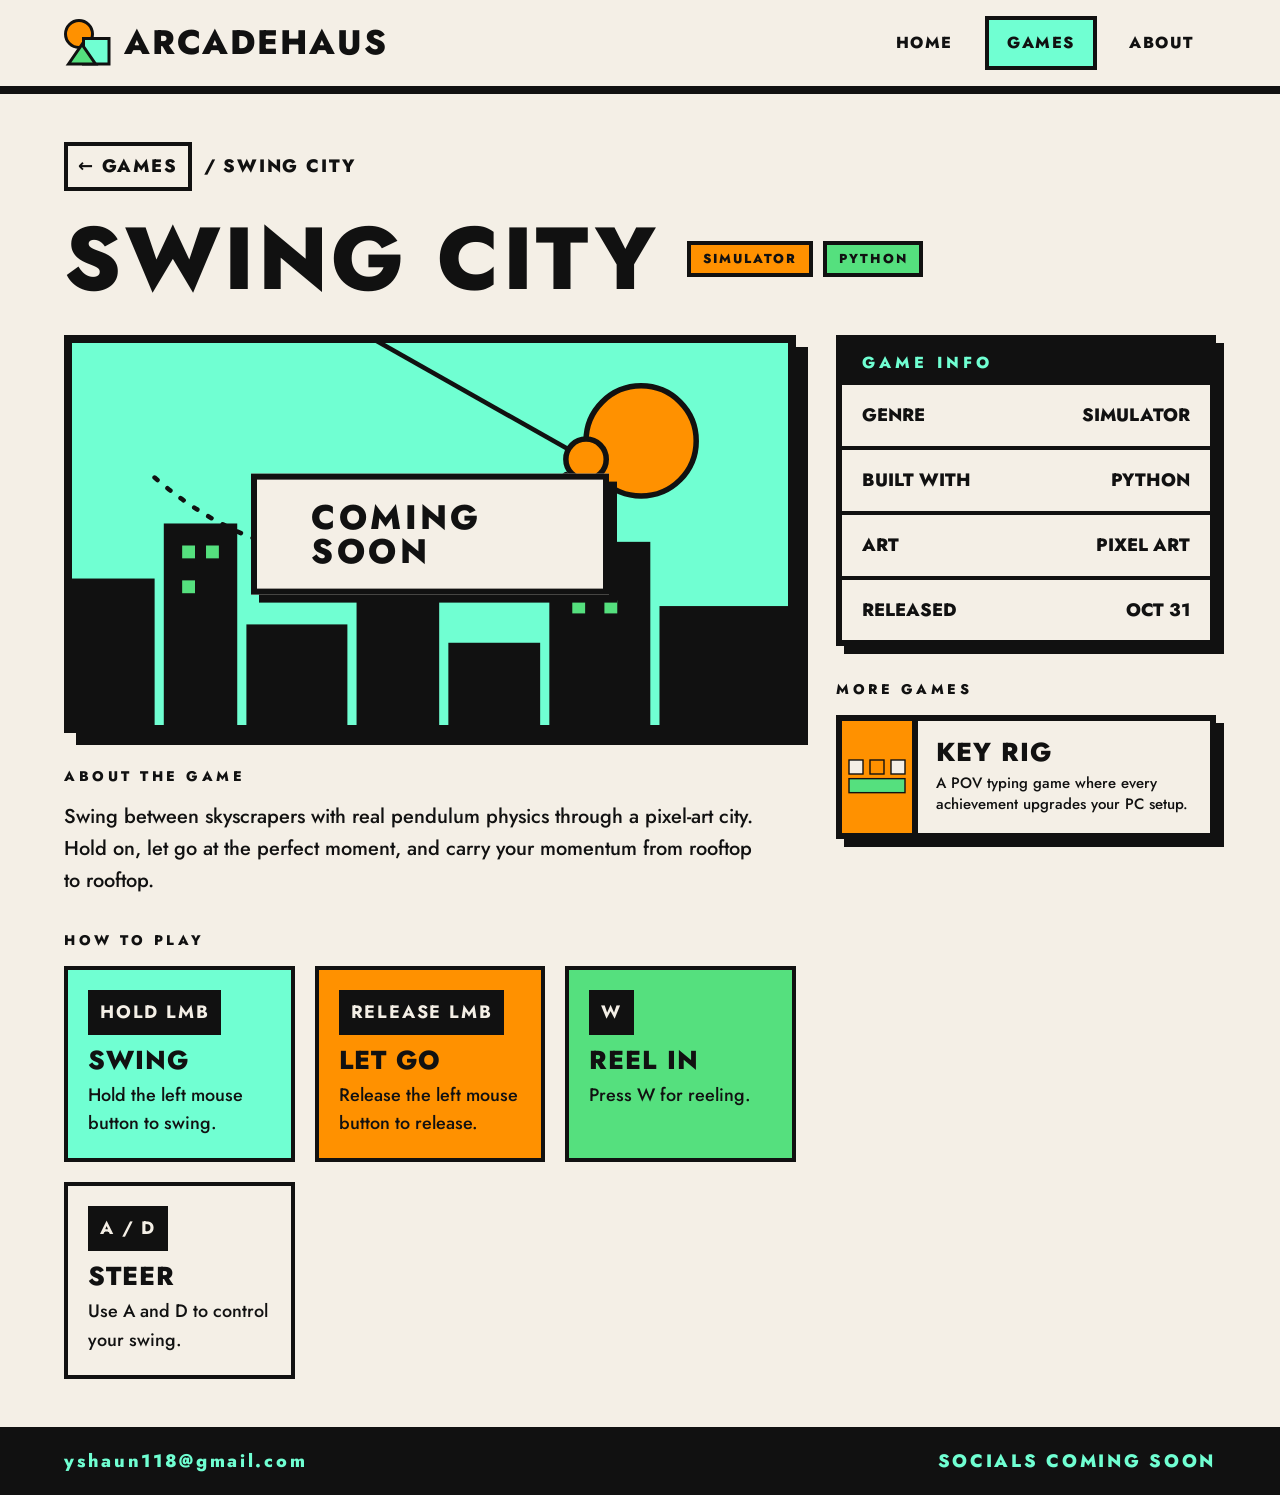
==== games/swing-city/index.html @ 1e021d47 "Add files via upload" ====
<!doctype html><html lang="en"><head><meta charset="utf-8"><meta name="viewport" content="width=device-width,initial-scale=1"><title>Swing City | ARCADEHAUS</title><meta name="description" content="Swing City is a pixel-art swinging simulator built in Python with real pendulum physics. Out Oct 31 on ARCADEHAUS."><link rel="icon" href="../../img/logo.svg" type="image/svg+xml"><link rel="stylesheet" href="https://fonts.googleapis.com/css2?family=Jost:wght@500;800&display=swap"><link rel="stylesheet" href="../../css/style.css"></head><body><header class="top"><a class="logo" href="../../index.html"><img src="../../img/logo.svg" alt="" width="48" height="48"><span>ARCADEHAUS</span></a><nav aria-label="Main"><a href="../../index.html">HOME</a><a href="../../games.html" aria-current="page">GAMES</a><a href="../../about.html">ABOUT</a></nav><button class="burger" aria-label="Open menu" aria-expanded="false"><i></i><i></i><i></i></button></header><main class="wrap"><div class="crumb"><a href="../../games.html">&larr; GAMES</a><span>/ SWING CITY</span></div><div class="title"><h1>SWING CITY</h1><div style="display:flex;gap:10px;flex-wrap:wrap"><span class="tag" style="background:var(--o)">SIMULATOR</span><span class="tag" style="background:var(--g)">PYTHON</span></div></div><div class="cols"><div class="stack"><div class="screen"><img src="../../img/swing-screen.svg" alt="Pixel city skyline with a swinging pendulum arc"><!-- When the browser build is ready, replace the next line with: <a class="btn" href="play/index.html">PLAY</a> --><a class="btn" aria-disabled="true">COMING SOON</a></div><div><p class="label">ABOUT THE GAME</p><p style="max-width:700px;font-size:20px">Swing between skyscrapers with real pendulum physics through a pixel-art city. Hold on, let go at the perfect moment, and carry your momentum from rooftop to rooftop.</p></div><div><p class="label">HOW TO PLAY</p><div class="steps"><div class="step" style="background:var(--m)"><b>HOLD LMB</b><h3>SWING</h3><p>Hold the left mouse button to swing.</p></div><div class="step" style="background:var(--o)"><b>RELEASE LMB</b><h3>LET GO</h3><p>Release the left mouse button to release.</p></div><div class="step" style="background:var(--g)"><b>W</b><h3>REEL IN</h3><p>Press W for reeling.</p></div><div class="step" style="background:var(--c)"><b>A / D</b><h3>STEER</h3><p>Use A and D to control your swing.</p></div></div></div></div><aside class="stack"><div class="info"><h2>GAME INFO</h2><div><span>GENRE</span><span>SIMULATOR</span></div><div><span>BUILT WITH</span><span>PYTHON</span></div><div><span>ART</span><span>PIXEL ART</span></div><div><span>RELEASED</span><span>OCT 31</span></div></div><div><p class="label">MORE GAMES</p><div class="card" style="flex-direction:row;box-shadow:8px 8px 0 var(--k)"><div style="width:110px;background:var(--o);border-right:6px solid var(--k);display:flex;align-items:center;justify-content:center"><svg width="70" viewBox="0 0 300 200" aria-hidden="true"><rect x="30" y="30" width="60" height="60" fill="#F4EFE6" stroke="#111" stroke-width="6"/><rect x="120" y="30" width="60" height="60" fill="#FF9100" stroke="#111" stroke-width="6"/><rect x="210" y="30" width="60" height="60" fill="#F4EFE6" stroke="#111" stroke-width="6"/><rect x="30" y="110" width="240" height="60" fill="#55E07E" stroke="#111" stroke-width="6"/></svg></div><div style="padding:18px"><h3 style="font-size:26px;margin-bottom:8px">KEY RIG</h3><p style="font-size:15px;line-height:1.4">A POV typing game where every achievement upgrades your PC setup.</p></div></div></div></aside></div></main><footer><a href="mailto:yshaun118@gmail.com">yshaun118@gmail.com</a><span>SOCIALS COMING SOON</span></footer><script src="../../js/site.js"></script></body></html>
---- css/style.css ----
/* ARCADEHAUS styles. Change the 5 colors here and the whole site updates. */
:root{--o:#FF9100;--m:#70FFD2;--g:#55E07E;--k:#111;--c:#F4EFE6}
*{box-sizing:border-box}
body{margin:0;background:var(--c);color:var(--k);font:500 18px/1.6 Jost,system-ui,sans-serif}
a{color:inherit;text-decoration:none}
:focus-visible{outline:4px solid var(--k);outline-offset:3px}
h1,h2,h3{font-weight:800;margin:0;line-height:1;letter-spacing:.04em}
p{margin:0}
.top{display:flex;align-items:center;justify-content:space-between;gap:16px;padding:16px 5vw;border-bottom:8px solid var(--k)}
.logo{display:flex;align-items:center;gap:12px;font-weight:800;font-size:clamp(22px,3vw,34px);letter-spacing:.06em}
nav{display:flex;gap:10px}
nav a{padding:10px 18px;font-weight:800;letter-spacing:.1em;font-size:16px;border:4px solid transparent;transition:.15s}
nav a:hover{background:var(--k);color:var(--m)}
nav a[aria-current]{background:var(--m);border-color:var(--k)}
.burger{display:none;width:56px;height:56px;border:4px solid var(--k);background:var(--m);flex-direction:column;justify-content:center;gap:7px;padding:0 12px;cursor:pointer}
.burger i{height:5px;background:var(--k)}
.btn{display:inline-block;background:var(--o);border:4px solid var(--k);padding:16px 30px;font:800 18px/1 Jost,sans-serif;letter-spacing:.1em;transition:.15s;cursor:pointer;color:var(--k)}
.btn:hover{background:var(--m);box-shadow:6px 6px 0 var(--k);transform:translate(-3px,-3px)}
.btn.alt{background:var(--c)}
.btn[aria-disabled]{background:var(--c);cursor:default}
.btn[aria-disabled]:hover{box-shadow:none;transform:none}
.tag{display:inline-block;border:4px solid var(--k);padding:6px 12px;font-weight:800;letter-spacing:.15em;font-size:13px;line-height:1.2}
.tag.dark{background:var(--k);color:var(--c)}
.wrap{padding:48px 5vw}
.hero{display:grid;grid-template-columns:1.2fr 1fr;border-bottom:8px solid var(--k)}
.hero>div:first-child{padding:56px 5vw;display:flex;flex-direction:column;gap:24px;justify-content:center;align-items:flex-start}
.hero h1{font-size:clamp(56px,11vw,130px);line-height:.92}
.hero h1 span{color:var(--o);-webkit-text-stroke:4px var(--k)}
.art{background:var(--g);border-left:8px solid var(--k);display:flex;align-items:center;justify-content:center;overflow:hidden;min-height:320px}
.art img{width:min(100%,460px);height:auto;display:block}
.ticker{background:var(--k);color:var(--m);padding:14px 0;font-weight:800;letter-spacing:.3em;white-space:nowrap;overflow:hidden}
.ticker span{display:inline-block;animation:t 30s linear infinite}
@keyframes t{to{transform:translateX(-50%)}}
@media(prefers-reduced-motion:reduce){.ticker span{animation:none}.btn,.card{transition:none}}
.head{display:flex;flex-wrap:wrap;justify-content:space-between;align-items:flex-end;gap:20px;border-bottom:8px solid var(--k);padding-bottom:24px;margin-bottom:40px}
.head h1{font-size:clamp(44px,8vw,88px)}
.tab{font:800 16px/1 Jost,sans-serif;letter-spacing:.1em;background:none;border:4px solid var(--k);padding:10px 18px;cursor:pointer;color:var(--k);transition:.15s}
.tab:hover{background:var(--k);color:var(--m)}
.tab.on{background:var(--m)}
.grid{display:grid;grid-template-columns:repeat(auto-fit,minmax(280px,1fr));gap:40px}
.card{background:var(--c);border:6px solid var(--k);box-shadow:8px 8px 0 var(--k);display:flex;flex-direction:column;transition:.15s}
a.card:hover{transform:translate(-6px,-6px);box-shadow:14px 14px 0 var(--k)}
.card[hidden]{display:none}
.card.soon{border-style:dashed;box-shadow:none}
.pic{height:220px;border-bottom:6px solid var(--k);display:flex;align-items:center;justify-content:center}
.pic svg{width:70%;height:auto}
.body{padding:24px;display:flex;flex-direction:column;align-items:flex-start;gap:12px;flex:1}
.body h3{font-size:34px}
.cols{display:grid;grid-template-columns:1fr 380px;gap:40px;align-items:start}
.stack{display:flex;flex-direction:column;gap:32px}
.label{font-weight:800;font-size:14px;letter-spacing:.25em;margin-bottom:14px}
.screen{position:relative;border:8px solid var(--k);box-shadow:12px 12px 0 var(--k);background:var(--m);aspect-ratio:780/424;overflow:hidden}
.screen img{width:100%;height:100%;object-fit:cover;display:block}
.screen .btn{position:absolute;left:50%;top:50%;translate:-50% -50%;font-size:clamp(20px,4vw,34px);padding:.6em 1.6em;border-width:6px;box-shadow:8px 8px 0 var(--k)}
.steps{display:grid;grid-template-columns:repeat(auto-fit,minmax(220px,1fr));gap:20px}
.step{border:4px solid var(--k);padding:20px}
.step b{display:inline-block;background:var(--k);color:var(--c);padding:8px 12px;margin-bottom:12px;letter-spacing:.1em}
.step h3{font-size:26px;margin-bottom:8px}
.info{border:6px solid var(--k);box-shadow:8px 8px 0 var(--k)}
.info h2{background:var(--k);color:var(--m);padding:14px 20px;font-size:16px;letter-spacing:.25em}
.info div{display:flex;justify-content:space-between;gap:12px;padding:16px 20px;border-bottom:4px solid var(--k);font-weight:800}
.info div:last-child{border:0}
.crumb{display:flex;align-items:center;gap:12px;font-weight:800;letter-spacing:.1em;margin-bottom:24px}
.crumb a{border:4px solid var(--k);padding:6px 10px}
.crumb a:hover{background:var(--k);color:var(--m)}
.title{display:flex;flex-wrap:wrap;align-items:center;gap:20px 28px;margin-bottom:32px}
.title h1{font-size:clamp(44px,8vw,88px)}
.about{display:grid;grid-template-columns:1fr 440px;border-bottom:8px solid var(--k)}
.about>div:first-child{padding:56px 5vw;display:flex;flex-direction:column;gap:28px;align-items:flex-start}
.about h1{font-size:clamp(48px,8vw,96px)}
.about .lead{font-size:clamp(24px,3vw,34px);font-weight:800;line-height:1.25;max-width:640px}
.about .art img{image-rendering:pixelated;max-width:400px}
footer{background:var(--k);color:var(--m);padding:20px 5vw;display:flex;flex-wrap:wrap;justify-content:space-between;gap:12px;font-weight:800;letter-spacing:.15em}
footer a:hover{color:var(--o)}
.ov{position:fixed;inset:0;z-index:9;background:var(--c);display:flex;flex-direction:column;border:8px solid var(--k)}
.ov[hidden]{display:none}
.ov a{flex:1;display:flex;align-items:center;gap:24px;padding:0 24px;border-bottom:6px solid var(--k);font-size:clamp(36px,10vw,56px);font-weight:800;letter-spacing:.06em}
.ov a:hover{background:var(--o)}
.ov a span{background:var(--m);border:4px solid var(--k);font-size:20px;padding:10px 12px;letter-spacing:0}
.ov .x{align-self:flex-end;margin:12px;width:56px;height:56px;border:4px solid var(--k);background:var(--o);font:800 36px/1 Jost,sans-serif;cursor:pointer}
.ov img{height:22vh;width:100%;object-fit:cover;background:var(--m)}
@media(max-width:900px){.hero,.cols,.about{grid-template-columns:1fr}.art{border-left:0;border-top:8px solid var(--k)}}
@media(max-width:820px){nav{display:none}.burger{display:flex}}
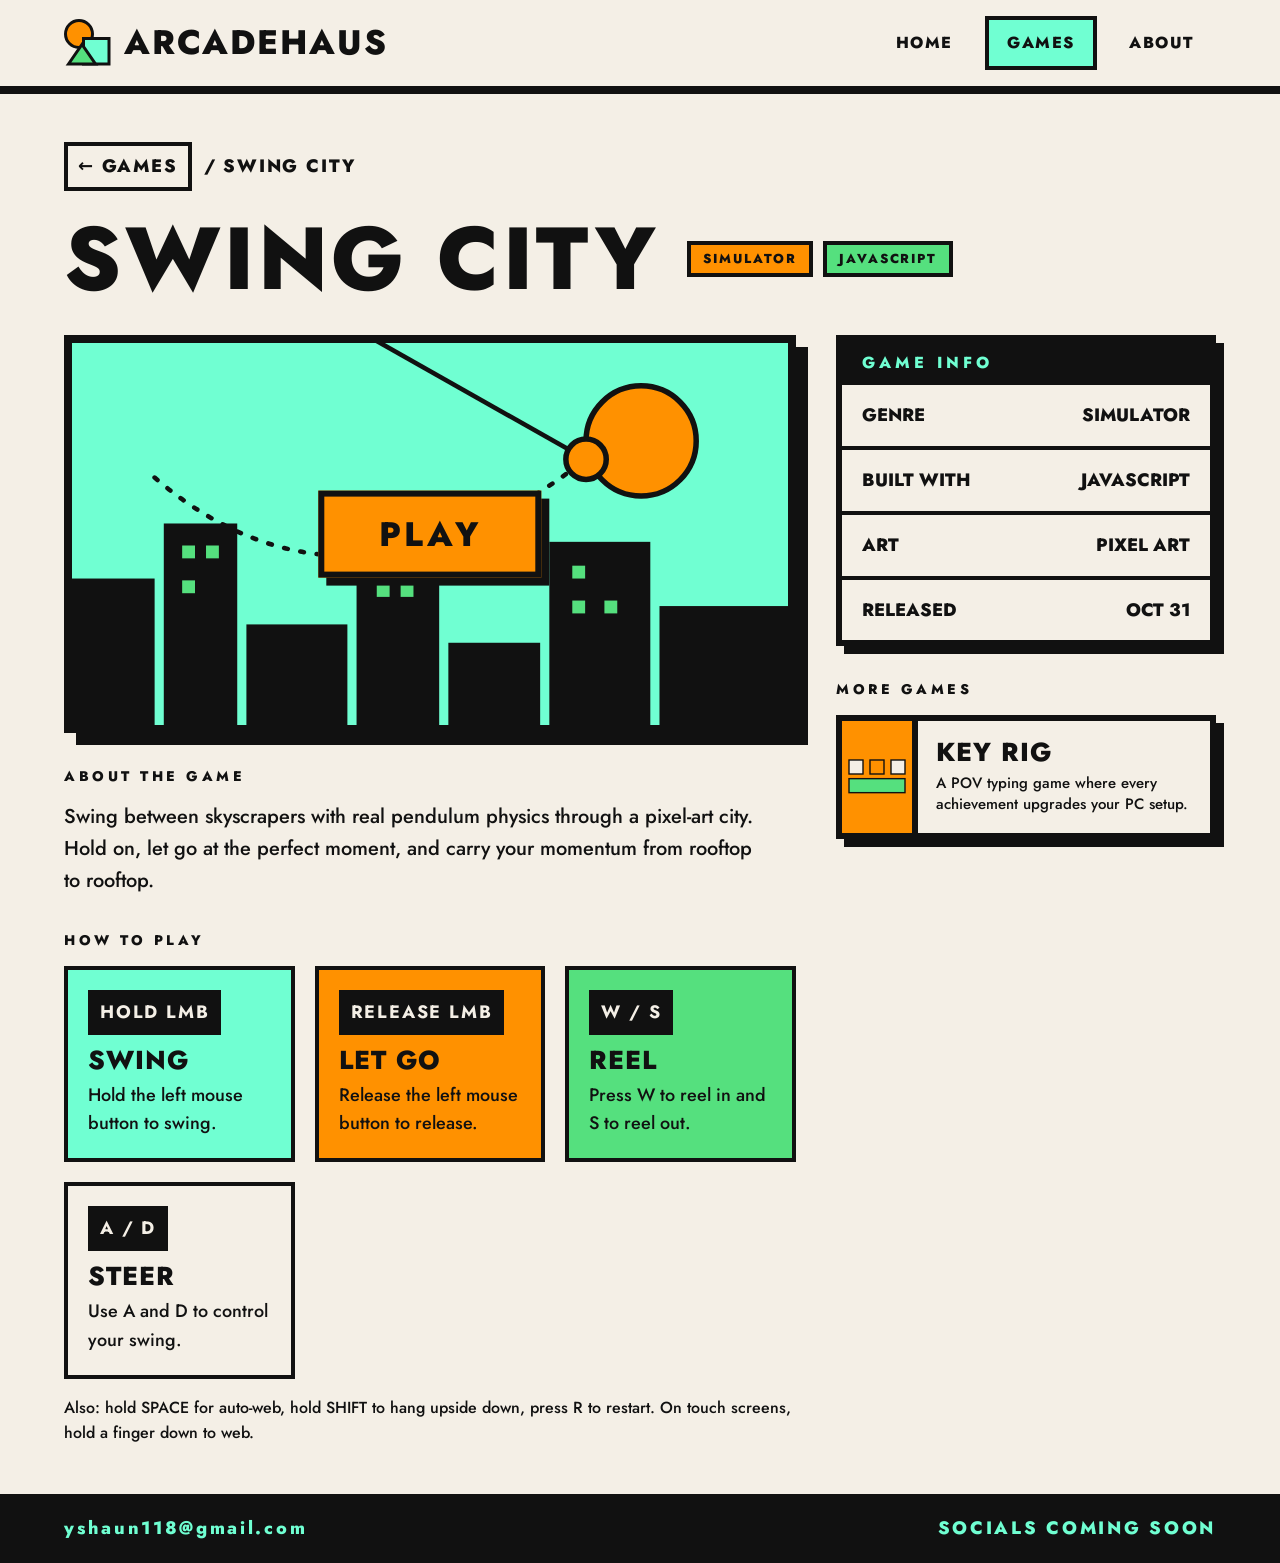
==== commit 831b508e: "Add files via upload" ====
--- a/games/swing-city/index.html
+++ b/games/swing-city/index.html
@@ -1 +1 @@
-<!doctype html><html lang="en"><head><meta charset="utf-8"><meta name="viewport" content="width=device-width,initial-scale=1"><title>Swing City | ARCADEHAUS</title><meta name="description" content="Swing City is a pixel-art swinging simulator built in Python with real pendulum physics. Out Oct 31 on ARCADEHAUS."><link rel="icon" href="../../img/logo.svg" type="image/svg+xml"><link rel="stylesheet" href="https://fonts.googleapis.com/css2?family=Jost:wght@500;800&display=swap"><link rel="stylesheet" href="../../css/style.css"></head><body><header class="top"><a class="logo" href="../../index.html"><img src="../../img/logo.svg" alt="" width="48" height="48"><span>ARCADEHAUS</span></a><nav aria-label="Main"><a href="../../index.html">HOME</a><a href="../../games.html" aria-current="page">GAMES</a><a href="../../about.html">ABOUT</a></nav><button class="burger" aria-label="Open menu" aria-expanded="false"><i></i><i></i><i></i></button></header><main class="wrap"><div class="crumb"><a href="../../games.html">&larr; GAMES</a><span>/ SWING CITY</span></div><div class="title"><h1>SWING CITY</h1><div style="display:flex;gap:10px;flex-wrap:wrap"><span class="tag" style="background:var(--o)">SIMULATOR</span><span class="tag" style="background:var(--g)">PYTHON</span></div></div><div class="cols"><div class="stack"><div class="screen"><img src="../../img/swing-screen.svg" alt="Pixel city skyline with a swinging pendulum arc"><!-- When the browser build is ready, replace the next line with: <a class="btn" href="play/index.html">PLAY</a> --><a class="btn" aria-disabled="true">COMING SOON</a></div><div><p class="label">ABOUT THE GAME</p><p style="max-width:700px;font-size:20px">Swing between skyscrapers with real pendulum physics through a pixel-art city. Hold on, let go at the perfect moment, and carry your momentum from rooftop to rooftop.</p></div><div><p class="label">HOW TO PLAY</p><div class="steps"><div class="step" style="background:var(--m)"><b>HOLD LMB</b><h3>SWING</h3><p>Hold the left mouse button to swing.</p></div><div class="step" style="background:var(--o)"><b>RELEASE LMB</b><h3>LET GO</h3><p>Release the left mouse button to release.</p></div><div class="step" style="background:var(--g)"><b>W</b><h3>REEL IN</h3><p>Press W for reeling.</p></div><div class="step" style="background:var(--c)"><b>A / D</b><h3>STEER</h3><p>Use A and D to control your swing.</p></div></div></div></div><aside class="stack"><div class="info"><h2>GAME INFO</h2><div><span>GENRE</span><span>SIMULATOR</span></div><div><span>BUILT WITH</span><span>PYTHON</span></div><div><span>ART</span><span>PIXEL ART</span></div><div><span>RELEASED</span><span>OCT 31</span></div></div><div><p class="label">MORE GAMES</p><div class="card" style="flex-direction:row;box-shadow:8px 8px 0 var(--k)"><div style="width:110px;background:var(--o);border-right:6px solid var(--k);display:flex;align-items:center;justify-content:center"><svg width="70" viewBox="0 0 300 200" aria-hidden="true"><rect x="30" y="30" width="60" height="60" fill="#F4EFE6" stroke="#111" stroke-width="6"/><rect x="120" y="30" width="60" height="60" fill="#FF9100" stroke="#111" stroke-width="6"/><rect x="210" y="30" width="60" height="60" fill="#F4EFE6" stroke="#111" stroke-width="6"/><rect x="30" y="110" width="240" height="60" fill="#55E07E" stroke="#111" stroke-width="6"/></svg></div><div style="padding:18px"><h3 style="font-size:26px;margin-bottom:8px">KEY RIG</h3><p style="font-size:15px;line-height:1.4">A POV typing game where every achievement upgrades your PC setup.</p></div></div></div></aside></div></main><footer><a href="mailto:yshaun118@gmail.com">yshaun118@gmail.com</a><span>SOCIALS COMING SOON</span></footer><script src="../../js/site.js"></script></body></html>+<!doctype html><html lang="en"><head><meta charset="utf-8"><meta name="viewport" content="width=device-width,initial-scale=1"><title>Swing City | ARCADEHAUS</title><meta name="description" content="Play Swing City, a pixel-art swinging simulator with real pendulum physics, right in your browser on ARCADEHAUS."><link rel="icon" href="../../img/logo.svg" type="image/svg+xml"><link rel="stylesheet" href="https://fonts.googleapis.com/css2?family=Jost:wght@500;800&display=swap"><link rel="stylesheet" href="../../css/style.css"></head><body><header class="top"><a class="logo" href="../../index.html"><img src="../../img/logo.svg" alt="" width="48" height="48"><span>ARCADEHAUS</span></a><nav aria-label="Main"><a href="../../index.html">HOME</a><a href="../../games.html" aria-current="page">GAMES</a><a href="../../about.html">ABOUT</a></nav><button class="burger" aria-label="Open menu" aria-expanded="false"><i></i><i></i><i></i></button></header><main class="wrap"><div class="crumb"><a href="../../games.html">&larr; GAMES</a><span>/ SWING CITY</span></div><div class="title"><h1>SWING CITY</h1><div style="display:flex;gap:10px;flex-wrap:wrap"><span class="tag" style="background:var(--o)">SIMULATOR</span><span class="tag" style="background:var(--g)">JAVASCRIPT</span></div></div><div class="cols"><div class="stack"><div class="screen"><img src="../../img/swing-screen.svg" alt="Pixel city skyline with a swinging pendulum arc"><a class="btn" href="../../SwingCity.html">PLAY</a></div><div><p class="label">ABOUT THE GAME</p><p style="max-width:700px;font-size:20px">Swing between skyscrapers with real pendulum physics through a pixel-art city. Hold on, let go at the perfect moment, and carry your momentum from rooftop to rooftop.</p></div><div><p class="label">HOW TO PLAY</p><div class="steps"><div class="step" style="background:var(--m)"><b>HOLD LMB</b><h3>SWING</h3><p>Hold the left mouse button to swing.</p></div><div class="step" style="background:var(--o)"><b>RELEASE LMB</b><h3>LET GO</h3><p>Release the left mouse button to release.</p></div><div class="step" style="background:var(--g)"><b>W / S</b><h3>REEL</h3><p>Press W to reel in and S to reel out.</p></div><div class="step" style="background:var(--c)"><b>A / D</b><h3>STEER</h3><p>Use A and D to control your swing.</p></div></div><p style="margin-top:16px;font-size:16px">Also: hold SPACE for auto-web, hold SHIFT to hang upside down, press R to restart. On touch screens, hold a finger down to web.</p></div></div><aside class="stack"><div class="info"><h2>GAME INFO</h2><div><span>GENRE</span><span>SIMULATOR</span></div><div><span>BUILT WITH</span><span>JAVASCRIPT</span></div><div><span>ART</span><span>PIXEL ART</span></div><div><span>RELEASED</span><span>OCT 31</span></div></div><div><p class="label">MORE GAMES</p><div class="card" style="flex-direction:row;box-shadow:8px 8px 0 var(--k)"><div style="width:110px;background:var(--o);border-right:6px solid var(--k);display:flex;align-items:center;justify-content:center"><svg width="70" viewBox="0 0 300 200" aria-hidden="true"><rect x="30" y="30" width="60" height="60" fill="#F4EFE6" stroke="#111" stroke-width="6"/><rect x="120" y="30" width="60" height="60" fill="#FF9100" stroke="#111" stroke-width="6"/><rect x="210" y="30" width="60" height="60" fill="#F4EFE6" stroke="#111" stroke-width="6"/><rect x="30" y="110" width="240" height="60" fill="#55E07E" stroke="#111" stroke-width="6"/></svg></div><div style="padding:18px"><h3 style="font-size:26px;margin-bottom:8px">KEY RIG</h3><p style="font-size:15px;line-height:1.4">A POV typing game where every achievement upgrades your PC setup.</p></div></div></div></aside></div></main><footer><a href="mailto:yshaun118@gmail.com">yshaun118@gmail.com</a><span>SOCIALS COMING SOON</span></footer><script src="../../js/site.js"></script></body></html>
